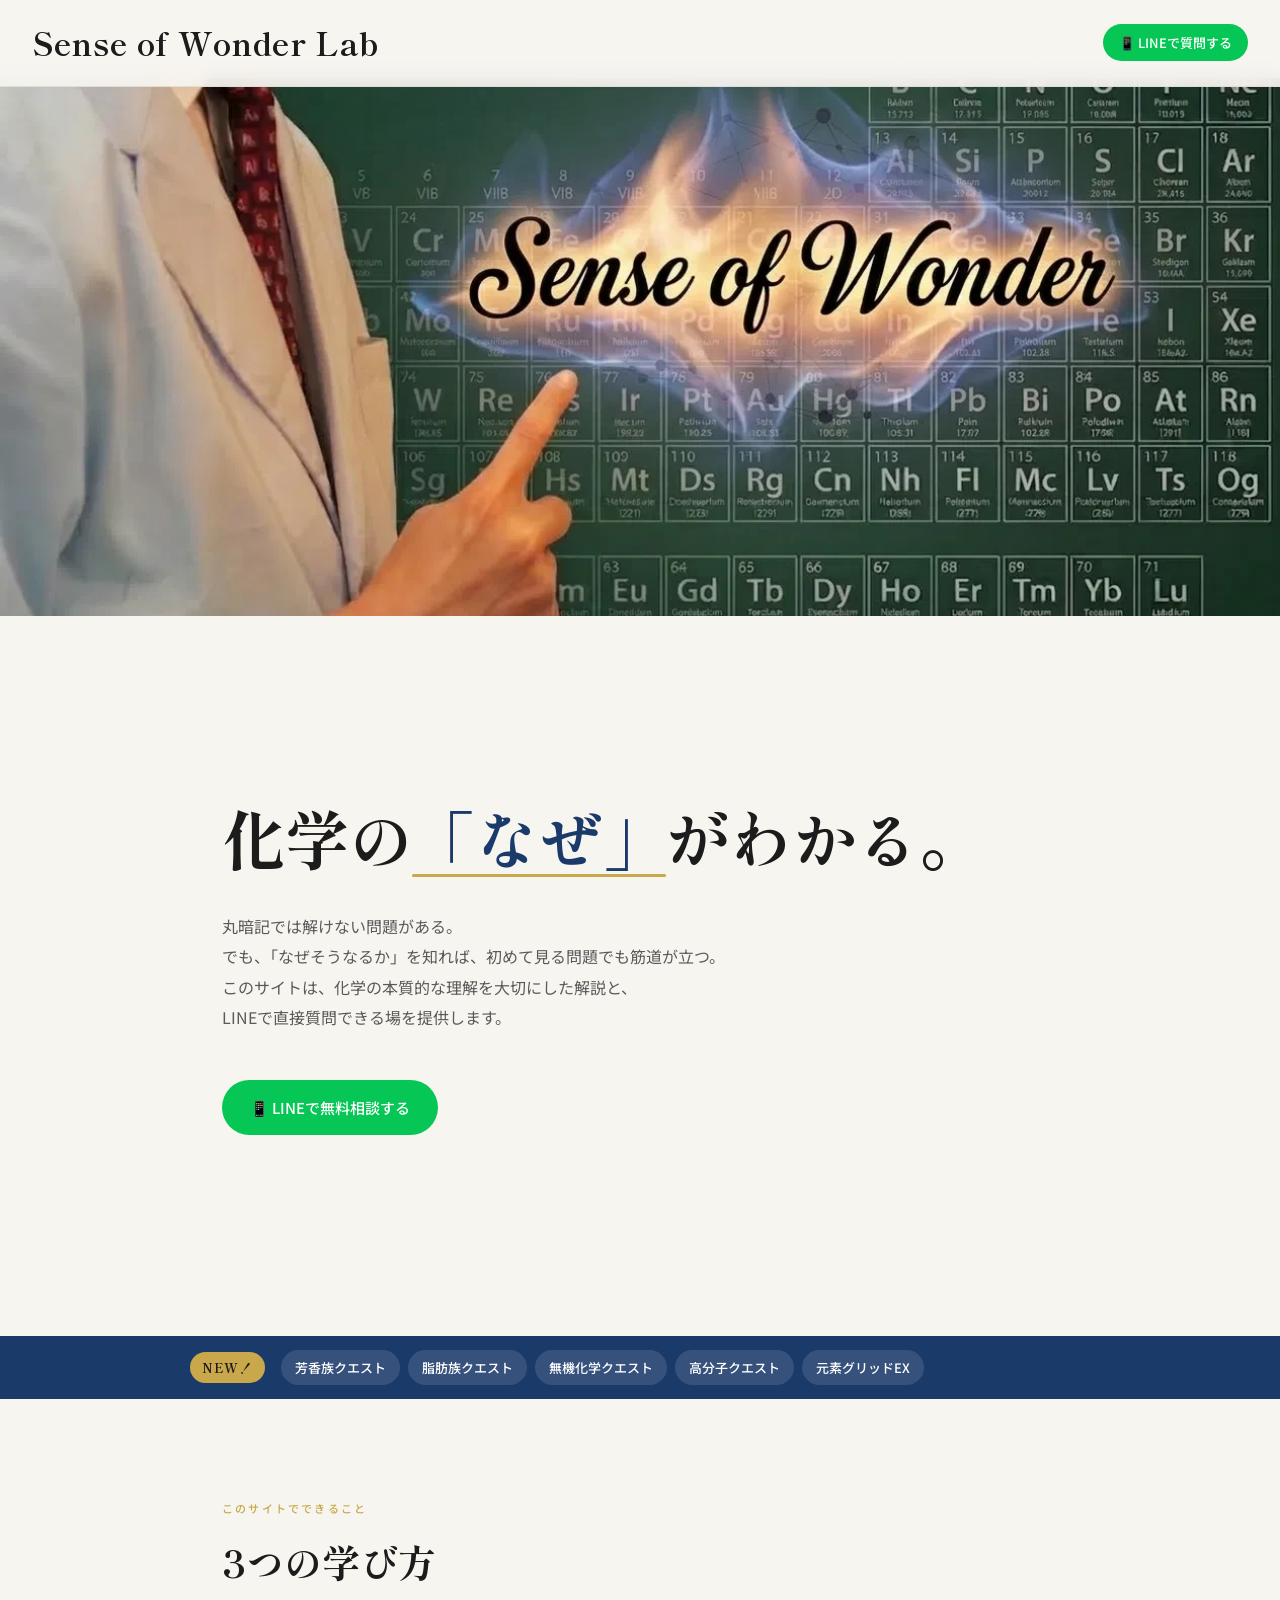
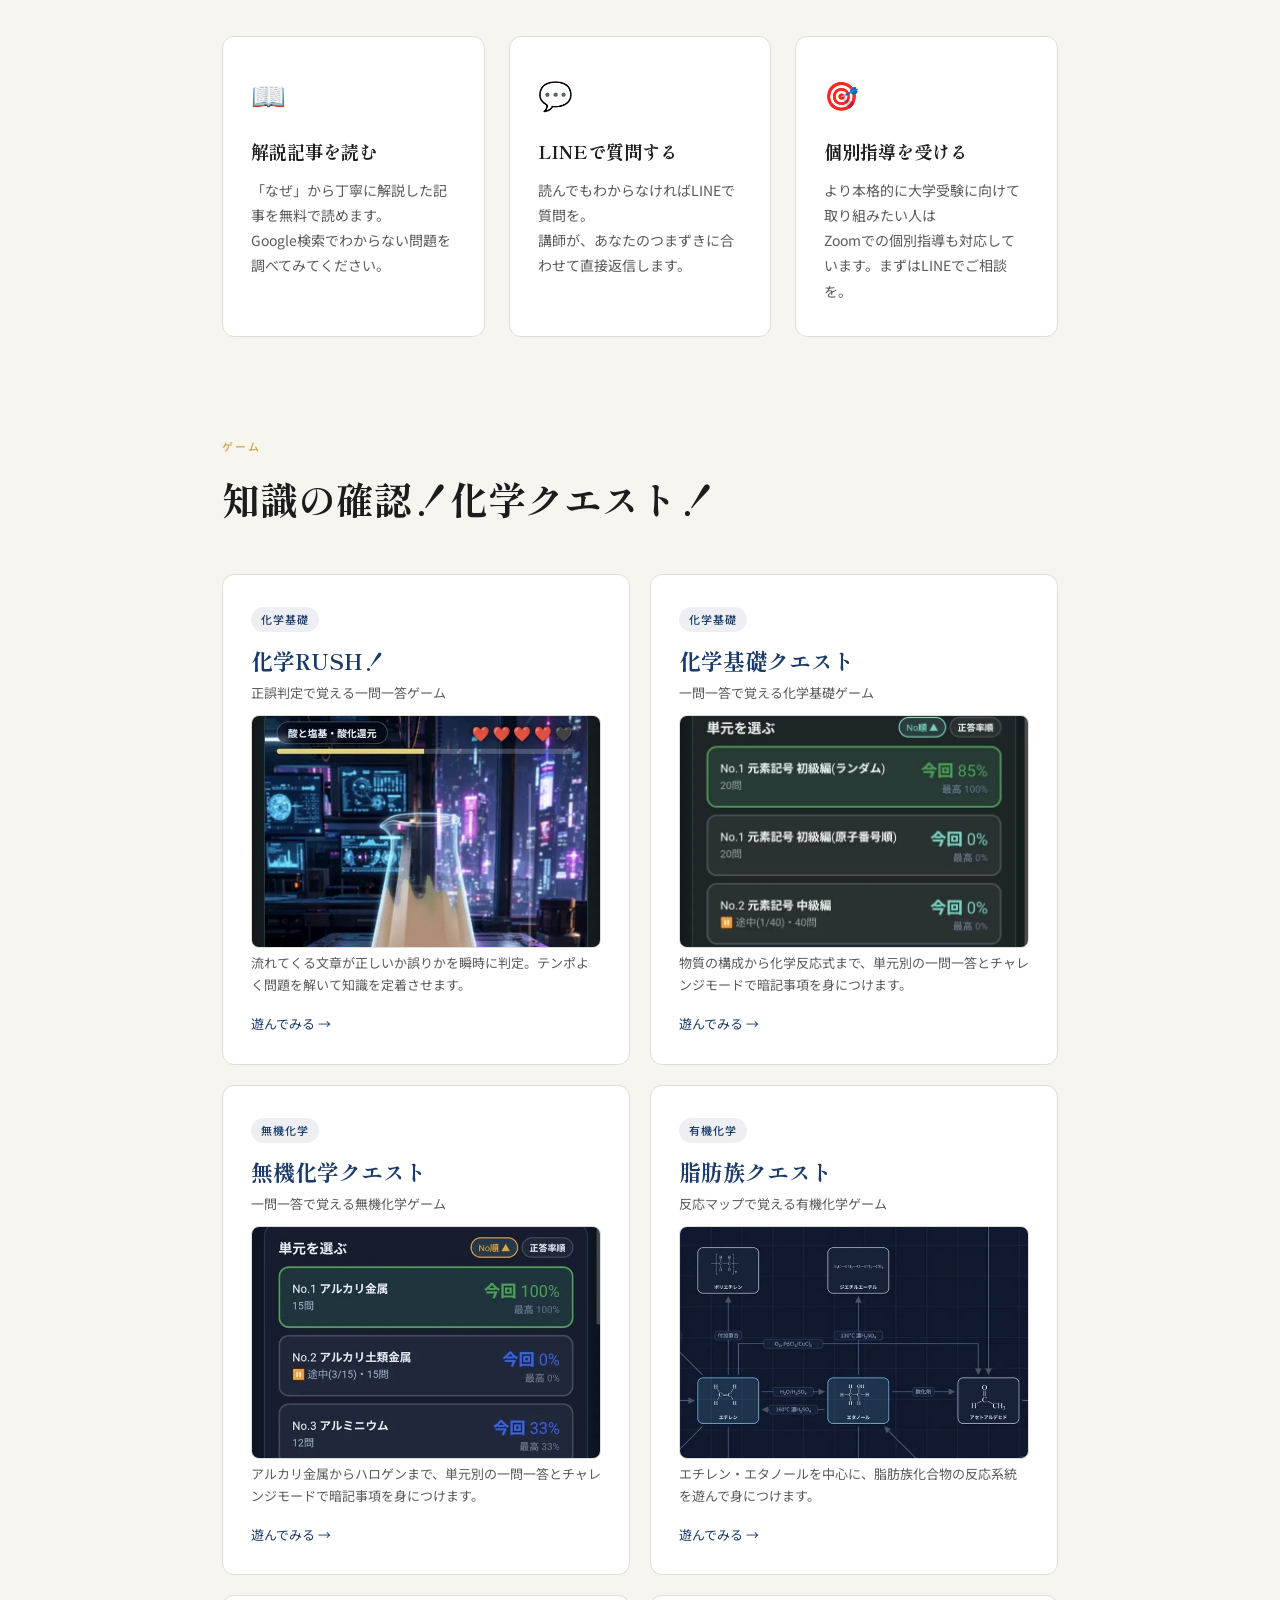
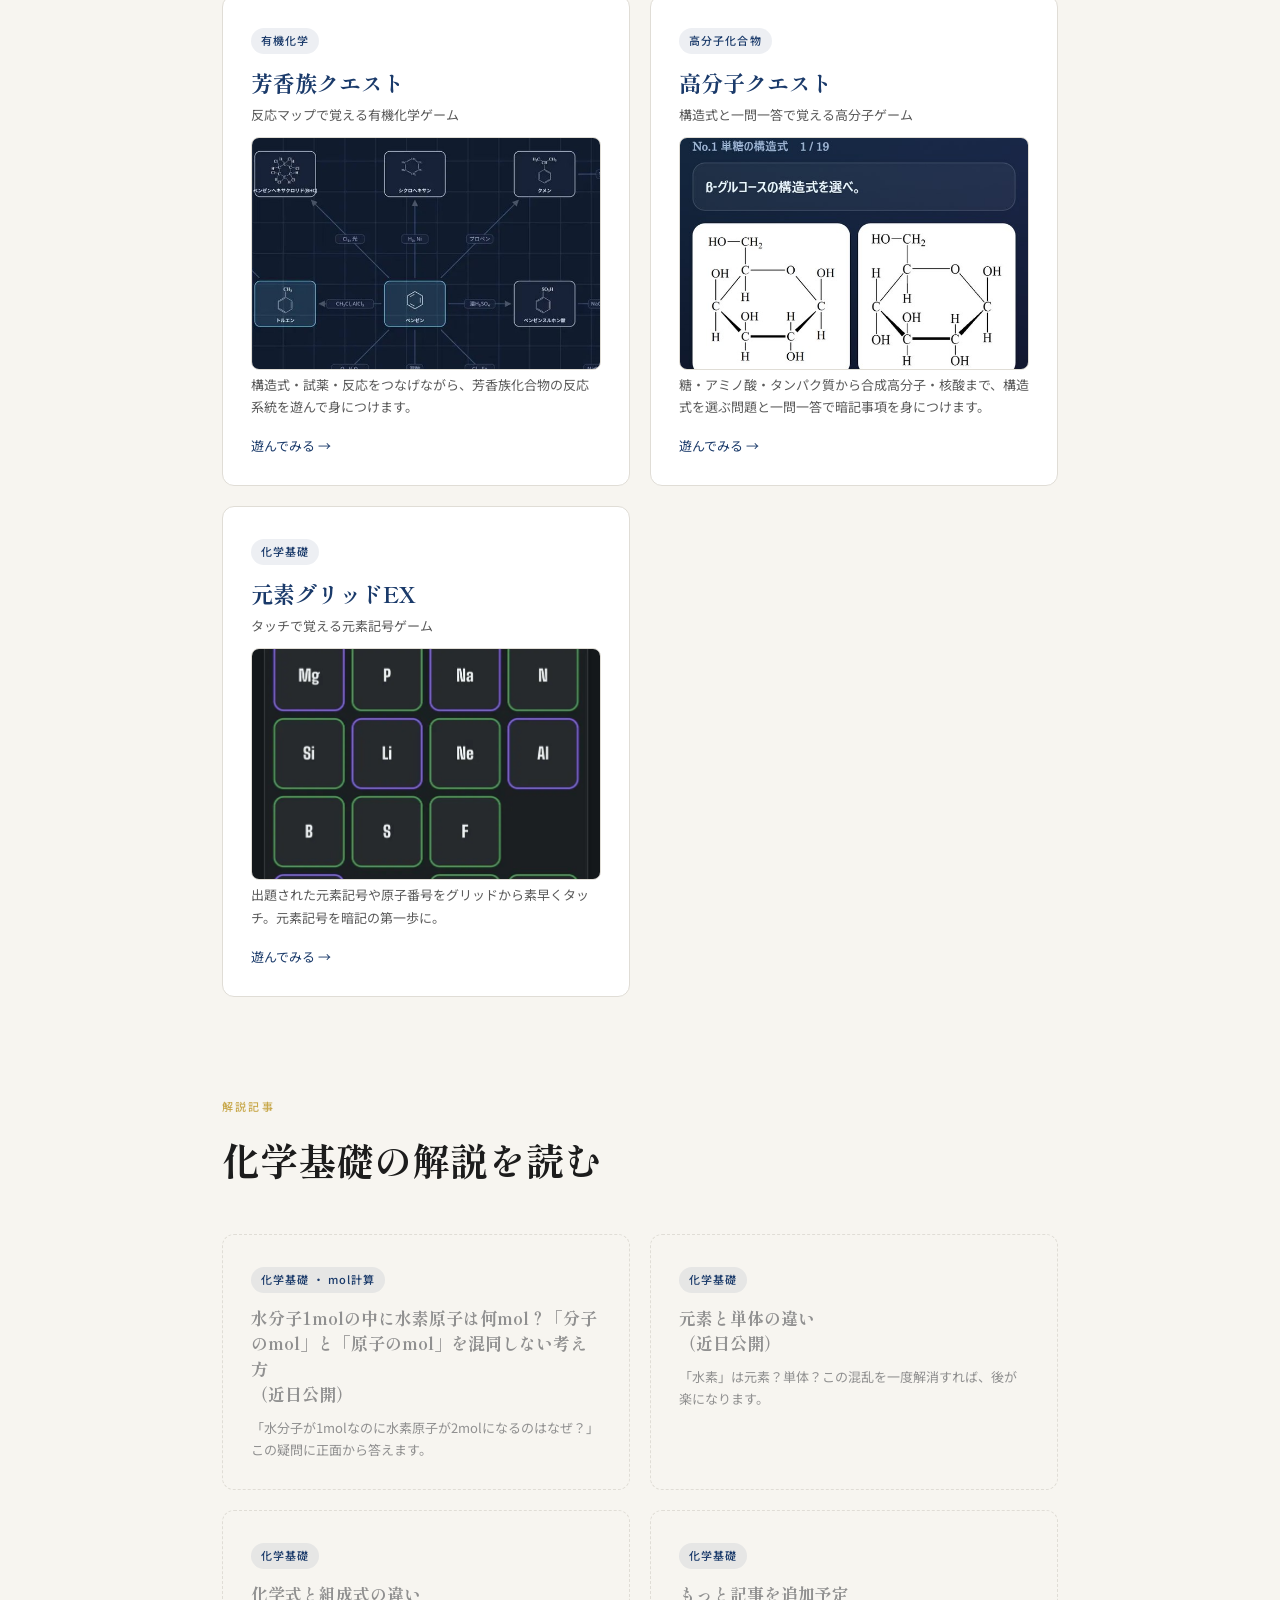
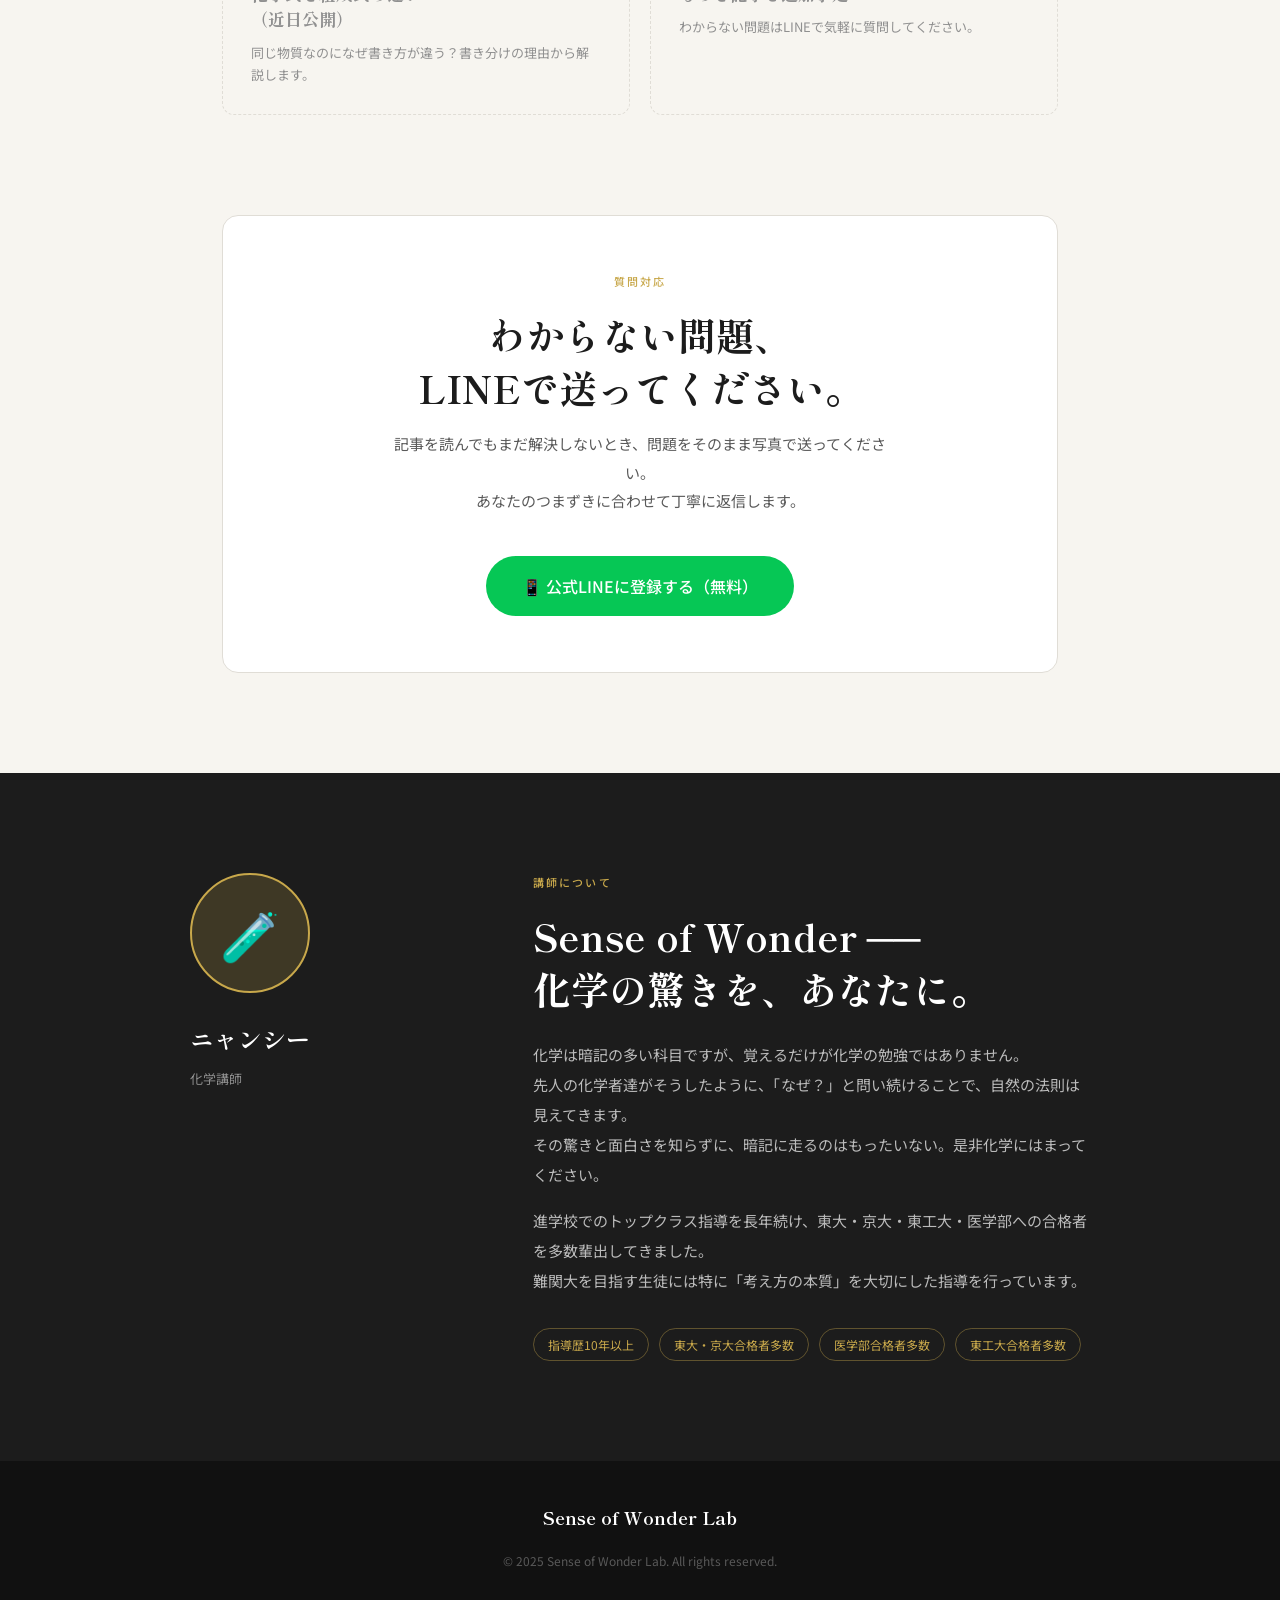
==== index.html @ 5f61fd17 "化学基礎クエストの保存場所を無機と分離、トップページに高分子クエストを追加 - 化学基礎：保存キーを chembasicsQuest1 に。初回に共有していた inorganicQuest1（端末内と" ====
<!DOCTYPE html>
<html lang="ja">
<head>
<meta charset="UTF-8">
<meta name="viewport" content="width=device-width, initial-scale=1.0">
<title>Sense of Wonder Lab｜化学の「なぜ」がわかる解説サイト</title>
<meta name="description" content="10年以上の指導歴。東大・京大・医学部合格者多数輩出。化学を暗記ではなく理解で解く。解説記事＋LINEで質問対応。">
<link rel="preconnect" href="https://fonts.googleapis.com">
<link href="https://fonts.googleapis.com/css2?family=Shippori+Mincho:wght@400;700&family=Noto+Sans+JP:wght@300;400;500&display=swap" rel="stylesheet">
<style>
:root {
  --ink: #1c1c1c;
  --muted: #5a5a5a;
  --light: #909090;
  --bg: #f7f5f0;
  --card: #ffffff;
  --accent: #1a3a6a;
  --accent2: #c8a84b;
  --line-green: #06C755;
  --border: #e0ddd6;
}

* { box-sizing: border-box; margin: 0; padding: 0; }

html { scroll-behavior: smooth; }

body {
  font-family: 'Noto Sans JP', sans-serif;
  background: var(--bg);
  color: var(--ink);
  font-size: 16px;
  line-height: 1.8;
}

/* ── Nav ── */
nav {
  position: fixed;
  top: 0; left: 0; right: 0;
  z-index: 100;
  background: rgba(247,245,240,0.92);
  backdrop-filter: blur(8px);
  border-bottom: 1px solid var(--border);
  padding: 14px 32px;
  display: flex;
  align-items: center;
  justify-content: space-between;
}

.nav-logo {
  font-family: 'Shippori Mincho', serif;
  font-size: clamp(20px, 3.2vw, 32px);
  font-weight: 700;
  color: var(--ink);
  letter-spacing: 0.02em;
  text-decoration: none;
}

.nav-line {
  display: inline-flex;
  align-items: center;
  gap: 6px;
  background: var(--line-green);
  color: #fff;
  font-size: 13px;
  font-weight: 500;
  padding: 7px 16px;
  border-radius: 100px;
  text-decoration: none;
  transition: opacity 0.2s;
}
.nav-line:hover { opacity: 0.88; }

/* ── New banner ── */
.new-banner {
  background: var(--accent);
  padding: 14px 32px;
}

.new-banner-inner {
  max-width: 900px;
  margin: 0 auto;
  display: flex;
  align-items: center;
  gap: 16px;
  flex-wrap: wrap;
}

.new-badge {
  font-family: 'Shippori Mincho', serif;
  font-size: 13px;
  font-weight: 700;
  color: var(--ink);
  background: var(--accent2);
  padding: 4px 12px;
  border-radius: 100px;
  letter-spacing: 0.05em;
  flex-shrink: 0;
}

.new-links {
  display: flex;
  gap: 8px;
  flex-wrap: wrap;
}

.new-links a {
  font-size: 13px;
  font-weight: 500;
  color: #fff;
  text-decoration: none;
  background: rgba(255,255,255,0.12);
  padding: 6px 14px;
  border-radius: 100px;
  transition: background 0.2s;
}
.new-links a:hover { background: rgba(255,255,255,0.22); }

/* ── Hero image ── */
.hero-image {
  width: 100%;
  height: clamp(320px, 42vw, 580px);
  margin-top: 78px;
  overflow: hidden;
}
.hero-image img {
  width: 100%;
  height: 100%;
  object-fit: cover;
  object-position: 25% 58%;
  display: block;
}

/* ── Hero ── */
.hero {
  min-height: 80vh;
  display: flex;
  flex-direction: column;
  justify-content: center;
  padding: 60px 32px 80px;
  max-width: 900px;
  margin: 0 auto;
  position: relative;
}

.hero-eyebrow {
  font-size: 11px;
  letter-spacing: 0.2em;
  color: var(--accent2);
  font-weight: 500;
  margin-bottom: 24px;
  text-transform: uppercase;
}

.hero h1 {
  font-family: 'Shippori Mincho', serif;
  font-size: clamp(36px, 6vw, 64px);
  font-weight: 700;
  line-height: 1.3;
  letter-spacing: -0.01em;
  color: var(--ink);
  margin-bottom: 32px;
}

.hero h1 em {
  font-style: normal;
  color: var(--accent);
  position: relative;
  display: inline-block;
}

.hero h1 em::after {
  content: '';
  position: absolute;
  bottom: 2px; left: 0; right: 0;
  height: 3px;
  background: var(--accent2);
  border-radius: 2px;
}

.hero-desc {
  font-size: 16px;
  color: var(--muted);
  line-height: 1.9;
  max-width: 560px;
  margin-bottom: 48px;
}

.hero-cta {
  display: flex;
  gap: 14px;
  flex-wrap: wrap;
  align-items: center;
}

.btn-line {
  display: inline-flex;
  align-items: center;
  gap: 8px;
  background: var(--line-green);
  color: #fff;
  font-size: 15px;
  font-weight: 500;
  padding: 14px 28px;
  border-radius: 100px;
  text-decoration: none;
  transition: opacity 0.2s, transform 0.2s;
}
.btn-line:hover { opacity: 0.88; transform: translateY(-1px); }

.btn-ghost {
  display: inline-flex;
  align-items: center;
  gap: 6px;
  color: var(--accent);
  font-size: 14px;
  font-weight: 500;
  text-decoration: none;
  border-bottom: 1.5px solid var(--accent);
  padding-bottom: 2px;
  transition: opacity 0.2s;
}
.btn-ghost:hover { opacity: 0.7; }

.hero-scroll {
  position: absolute;
  bottom: 40px;
  left: 32px;
  font-size: 11px;
  letter-spacing: 0.15em;
  color: var(--light);
  text-transform: uppercase;
  display: flex;
  align-items: center;
  gap: 12px;
}
.hero-scroll::before {
  content: '';
  width: 40px;
  height: 1px;
  background: var(--light);
}

/* ── Stats ── */
.stats {
  background: var(--accent);
  padding: 60px 32px;
}

.stats-inner {
  max-width: 900px;
  margin: 0 auto;
  display: grid;
  grid-template-columns: repeat(3, 1fr);
  gap: 32px;
}

.stat {
  text-align: center;
  color: #fff;
}

.stat-num {
  font-family: 'Shippori Mincho', serif;
  font-size: 42px;
  font-weight: 700;
  color: var(--accent2);
  line-height: 1;
  margin-bottom: 8px;
}

.stat-label {
  font-size: 13px;
  color: rgba(255,255,255,0.7);
  line-height: 1.6;
}

/* ── Section ── */
section {
  padding: 100px 32px;
  max-width: 900px;
  margin: 0 auto;
}

.section-eyebrow {
  font-size: 11px;
  letter-spacing: 0.2em;
  color: var(--accent2);
  font-weight: 500;
  margin-bottom: 16px;
  text-transform: uppercase;
}

.section-title {
  font-family: 'Shippori Mincho', serif;
  font-size: clamp(26px, 4vw, 38px);
  font-weight: 700;
  color: var(--ink);
  line-height: 1.4;
  margin-bottom: 48px;
}

/* ── Features ── */
.features {
  display: grid;
  grid-template-columns: repeat(3, 1fr);
  gap: 24px;
}

.feature-card {
  background: var(--card);
  border: 1px solid var(--border);
  border-radius: 12px;
  padding: 32px 28px;
}

.feature-icon {
  font-size: 28px;
  margin-bottom: 16px;
}

.feature-title {
  font-family: 'Shippori Mincho', serif;
  font-size: 18px;
  font-weight: 700;
  color: var(--ink);
  margin-bottom: 10px;
}

.feature-desc {
  font-size: 14px;
  color: var(--muted);
  line-height: 1.8;
}

/* ── Articles ── */
.articles {
  display: grid;
  grid-template-columns: repeat(2, 1fr);
  gap: 20px;
}

.article-card {
  background: var(--card);
  border: 1px solid var(--border);
  border-radius: 12px;
  padding: 28px;
  text-decoration: none;
  color: inherit;
  transition: border-color 0.2s, transform 0.2s;
  display: block;
}
.article-card:hover {
  border-color: var(--accent);
  transform: translateY(-2px);
}

.article-tag {
  font-size: 11px;
  font-weight: 500;
  letter-spacing: 0.1em;
  color: var(--accent);
  background: rgba(26,58,106,0.08);
  padding: 3px 10px;
  border-radius: 100px;
  display: inline-block;
  margin-bottom: 12px;
}

.quest-thumb {
  display: block;
  width: 100%;
  height: auto;
  aspect-ratio: 640 / 426;
  object-fit: cover;
  border-radius: 8px;
  margin: 12px 0 4px;
  border: 1px solid var(--border);
}

.article-title {
  font-family: 'Shippori Mincho', serif;
  font-size: 17px;
  font-weight: 700;
  color: var(--ink);
  line-height: 1.5;
  margin-bottom: 10px;
}

.quest-name {
  display: block;
  font-size: 22px;
  font-weight: 700;
  color: var(--accent);
  margin-bottom: 6px;
}

.quest-sub {
  display: block;
  font-family: 'Noto Sans JP', sans-serif;
  font-size: 13px;
  font-weight: 400;
  color: var(--muted);
}

.article-desc {
  font-size: 13px;
  color: var(--muted);
  line-height: 1.7;
}

.article-arrow {
  font-size: 13px;
  color: var(--accent);
  margin-top: 16px;
  display: flex;
  align-items: center;
  gap: 4px;
}

/* ── LINE Banner ── */
.line-section {
  background: var(--card);
  border: 1px solid var(--border);
  border-radius: 16px;
  padding: 56px 48px;
  text-align: center;
  margin: 0 32px 100px;
  max-width: 836px;
  margin-left: auto;
  margin-right: auto;
}

.line-section .section-eyebrow { text-align: center; }

.line-section .section-title {
  margin-bottom: 16px;
  text-align: center;
}

.line-desc {
  font-size: 15px;
  color: var(--muted);
  line-height: 1.9;
  max-width: 500px;
  margin: 0 auto 40px;
}

/* ── Profile ── */
.profile {
  background: var(--ink);
  padding: 100px 32px;
}

.profile-inner {
  max-width: 900px;
  margin: 0 auto;
  display: grid;
  grid-template-columns: 1fr 2fr;
  gap: 64px;
  align-items: start;
}

.profile-left {
  position: sticky;
  top: 80px;
}

.profile-avatar {
  width: 120px;
  height: 120px;
  border-radius: 50%;
  background: rgba(200,168,75,0.2);
  border: 2px solid var(--accent2);
  display: flex;
  align-items: center;
  justify-content: center;
  font-size: 48px;
  margin-bottom: 24px;
}

.profile-name {
  font-family: 'Shippori Mincho', serif;
  font-size: 24px;
  font-weight: 700;
  color: #fff;
  margin-bottom: 6px;
}

.profile-sub {
  font-size: 13px;
  color: rgba(255,255,255,0.5);
}

.profile-right .section-eyebrow { color: var(--accent2); }

.profile-right .section-title {
  color: #fff;
  margin-bottom: 24px;
}

.profile-text {
  font-size: 15px;
  color: rgba(255,255,255,0.7);
  line-height: 2;
  margin-bottom: 16px;
}

.profile-badges {
  display: flex;
  flex-wrap: wrap;
  gap: 10px;
  margin-top: 32px;
}

.badge {
  font-size: 12px;
  color: var(--accent2);
  border: 1px solid rgba(200,168,75,0.4);
  padding: 5px 14px;
  border-radius: 100px;
}

/* ── Footer ── */
footer {
  background: #111;
  padding: 40px 32px;
  text-align: center;
}

.footer-logo {
  font-family: 'Shippori Mincho', serif;
  font-size: 18px;
  font-weight: 700;
  color: #fff;
  margin-bottom: 16px;
}

.footer-text {
  font-size: 12px;
  color: rgba(255,255,255,0.3);
}

/* ── Divider ── */
.divider {
  width: 48px;
  height: 2px;
  background: var(--accent2);
  margin: 0 auto 48px;
}

/* ── Responsive ── */
@media (max-width: 680px) {
  nav { padding: 0 20px; }
  .hero { padding: 90px 20px 70px; }
  .stats-inner { grid-template-columns: 1fr; gap: 24px; }
  section { padding: 70px 20px; }
  .features { grid-template-columns: 1fr; }
  .articles { grid-template-columns: 1fr; }
  .profile-inner { grid-template-columns: 1fr; gap: 32px; }
  .profile { padding: 70px 20px; }
  .line-section { padding: 40px 24px; margin: 0 20px 70px; }
}

/* ── Fade in animation ── */
.fade-in {
  opacity: 0;
  transform: translateY(20px);
  transition: opacity 0.6s ease, transform 0.6s ease;
}
.fade-in.visible {
  opacity: 1;
  transform: translateY(0);
}
</style>
</head>
<body>

<!-- Nav -->
<nav>
  <a class="nav-logo" href="/">Sense of Wonder Lab</a>
  <a class="nav-line" href="https://line.me/R/ti/p/@130dwwoi?ts=03160111&oat_content=url" target="_blank">
    📱 LINEで質問する
  </a>
</nav>

<!-- Hero image -->
<div class="hero-image">
  <img src="images/hero.webp" alt="Sense of Wonder Lab">
</div>

<!-- Hero -->
<div class="hero">
  <h1>化学の<em>「なぜ」</em>がわかる。</h1>
  <p class="hero-desc">
    丸暗記では解けない問題がある。<br>
    でも、「なぜそうなるか」を知れば、初めて見る問題でも筋道が立つ。<br>
    このサイトは、化学の本質的な理解を大切にした解説と、<br>
    LINEで直接質問できる場を提供します。
  </p>
  <div class="hero-cta">
    <a class="btn-line" href="https://line.me/R/ti/p/@130dwwoi?ts=03160111&oat_content=url" target="_blank">
      📱 LINEで無料相談する
    </a>
  </div>
</div>

<!-- New banner -->
<div class="new-banner">
  <div class="new-banner-inner">
    <span class="new-badge">NEW！</span>
    <div class="new-links">
      <a href="games/aromatic-quest/index.html">芳香族クエスト</a>
      <a href="games/aliphatic-quest/index.html">脂肪族クエスト</a>
      <a href="games/inorganic-quest/index.html">無機化学クエスト</a>
      <a href="games/polymer-quest/index.html">高分子クエスト</a>
      <a href="games/chembasics-quest/index.html#grid">元素グリッドEX</a>
    </div>
  </div>
</div>

<!-- Features -->
<section>
  <p class="section-eyebrow">このサイトでできること</p>
  <h2 class="section-title">3つの学び方</h2>
  <div class="features">
    <div class="feature-card fade-in">
      <div class="feature-icon">📖</div>
      <div class="feature-title">解説記事を読む</div>
      <div class="feature-desc">「なぜ」から丁寧に解説した記事を無料で読めます。<br>Google検索でわからない問題を調べてみてください。</div>
    </div>
    <div class="feature-card fade-in">
      <div class="feature-icon">💬</div>
      <div class="feature-title">LINEで質問する</div>
      <div class="feature-desc">読んでもわからなければLINEで質問を。<br>講師が、あなたのつまずきに合わせて直接返信します。</div>
    </div>
    <div class="feature-card fade-in">
      <div class="feature-icon">🎯</div>
      <div class="feature-title">個別指導を受ける</div>
      <div class="feature-desc">より本格的に大学受験に向けて取り組みたい人は<br>Zoomでの個別指導も対応しています。まずはLINEでご相談を。</div>
    </div>
  </div>
</section>

<!-- Quests -->
<section id="articles" style="padding-top: 0;">
  <p class="section-eyebrow">ゲーム</p>
  <h2 class="section-title">知識の確認！化学クエスト！</h2>
  <div class="articles">
    <a class="article-card fade-in" href="games/chembasics-quest/index.html#runner">
      <span class="article-tag">化学基礎</span>
      <div class="article-title"><span class="quest-name">化学RUSH！</span><span class="quest-sub">正誤判定で覚える一問一答ゲーム</span></div>
      <img class="quest-thumb" src="images/thumb-runner.jpg" alt="化学RUSH！のプレイ画面" loading="lazy">
      <div class="article-desc">流れてくる文章が正しいか誤りかを瞬時に判定。テンポよく問題を解いて知識を定着させます。</div>
      <div class="article-arrow">遊んでみる →</div>
    </a>
    <a class="article-card fade-in" href="games/chembasics-quest/index.html">
      <span class="article-tag">化学基礎</span>
      <div class="article-title"><span class="quest-name">化学基礎クエスト</span><span class="quest-sub">一問一答で覚える化学基礎ゲーム</span></div>
      <img class="quest-thumb" src="images/thumb-chembasics.jpg" alt="化学基礎クエストのプレイ画面" loading="lazy">
      <div class="article-desc">物質の構成から化学反応式まで、単元別の一問一答とチャレンジモードで暗記事項を身につけます。</div>
      <div class="article-arrow">遊んでみる →</div>
    </a>
    <a class="article-card fade-in" href="games/inorganic-quest/index.html">
      <span class="article-tag">無機化学</span>
      <div class="article-title"><span class="quest-name">無機化学クエスト</span><span class="quest-sub">一問一答で覚える無機化学ゲーム</span></div>
      <img class="quest-thumb" src="images/thumb-inorganic.jpg" alt="無機化学クエストのプレイ画面" loading="lazy">
      <div class="article-desc">アルカリ金属からハロゲンまで、単元別の一問一答とチャレンジモードで暗記事項を身につけます。</div>
      <div class="article-arrow">遊んでみる →</div>
    </a>
    <a class="article-card fade-in" href="games/aliphatic-quest/index.html">
      <span class="article-tag">有機化学</span>
      <div class="article-title"><span class="quest-name">脂肪族クエスト</span><span class="quest-sub">反応マップで覚える有機化学ゲーム</span></div>
      <img class="quest-thumb" src="images/thumb-aliphatic.jpg" alt="脂肪族クエストのプレイ画面" loading="lazy">
      <div class="article-desc">エチレン・エタノールを中心に、脂肪族化合物の反応系統を遊んで身につけます。</div>
      <div class="article-arrow">遊んでみる →</div>
    </a>
    <a class="article-card fade-in" href="games/aromatic-quest/index.html">
      <span class="article-tag">有機化学</span>
      <div class="article-title"><span class="quest-name">芳香族クエスト</span><span class="quest-sub">反応マップで覚える有機化学ゲーム</span></div>
      <img class="quest-thumb" src="images/thumb-aromatic.jpg" alt="芳香族クエストのプレイ画面" loading="lazy">
      <div class="article-desc">構造式・試薬・反応をつなげながら、芳香族化合物の反応系統を遊んで身につけます。</div>
      <div class="article-arrow">遊んでみる →</div>
    </a>
    <a class="article-card fade-in" href="games/polymer-quest/index.html">
      <span class="article-tag">高分子化合物</span>
      <div class="article-title"><span class="quest-name">高分子クエスト</span><span class="quest-sub">構造式と一問一答で覚える高分子ゲーム</span></div>
      <img class="quest-thumb" src="images/thumb-polymer.jpg" alt="高分子クエストのプレイ画面" loading="lazy">
      <div class="article-desc">糖・アミノ酸・タンパク質から合成高分子・核酸まで、構造式を選ぶ問題と一問一答で暗記事項を身につけます。</div>
      <div class="article-arrow">遊んでみる →</div>
    </a>
    <a class="article-card fade-in" href="games/chembasics-quest/index.html#grid">
      <span class="article-tag">化学基礎</span>
      <div class="article-title"><span class="quest-name">元素グリッドEX</span><span class="quest-sub">タッチで覚える元素記号ゲーム</span></div>
      <img class="quest-thumb" src="images/thumb-elementgrid.jpg" alt="元素グリッドEXのプレイ画面" loading="lazy">
      <div class="article-desc">出題された元素記号や原子番号をグリッドから素早くタッチ。元素記号を暗記の第一歩に。</div>
      <div class="article-arrow">遊んでみる →</div>
    </a>
  </div>
</section>

<!-- Articles -->
<section style="padding-top: 0;">
  <p class="section-eyebrow">解説記事</p>
  <h2 class="section-title">化学基礎の解説を読む</h2>
  <div class="articles">
    <div class="article-card fade-in" style="background: var(--bg); border-style: dashed; cursor: default;">
      <span class="article-tag">化学基礎 ・ mol計算</span>
      <div class="article-title" style="color: var(--light);">水分子1molの中に水素原子は何mol？「分子のmol」と「原子のmol」を混同しない考え方<br>（近日公開）</div>
      <div class="article-desc" style="color: var(--light);">「水分子が1molなのに水素原子が2molになるのはなぜ？」この疑問に正面から答えます。</div>
    </div>
    <div class="article-card fade-in" style="background: var(--bg); border-style: dashed; cursor: default;">
      <span class="article-tag">化学基礎</span>
      <div class="article-title" style="color: var(--light);">元素と単体の違い<br>（近日公開）</div>
      <div class="article-desc" style="color: var(--light);">「水素」は元素？単体？この混乱を一度解消すれば、後が楽になります。</div>
    </div>
    <div class="article-card fade-in" style="background: var(--bg); border-style: dashed; cursor: default;">
      <span class="article-tag">化学基礎</span>
      <div class="article-title" style="color: var(--light);">化学式と組成式の違い<br>（近日公開）</div>
      <div class="article-desc" style="color: var(--light);">同じ物質なのになぜ書き方が違う？書き分けの理由から解説します。</div>
    </div>
    <div class="article-card fade-in" style="background: var(--bg); border-style: dashed; cursor: default;">
      <span class="article-tag">化学基礎</span>
      <div class="article-title" style="color: var(--light);">もっと記事を追加予定</div>
      <div class="article-desc" style="color: var(--light);">わからない問題はLINEで気軽に質問してください。</div>
    </div>
  </div>
</section>

<!-- LINE Banner -->
<div class="line-section fade-in">
  <p class="section-eyebrow">質問対応</p>
  <h2 class="section-title">わからない問題、<br>LINEで送ってください。</h2>
  <p class="line-desc">
    記事を読んでもまだ解決しないとき、問題をそのまま写真で送ってください。<br>
    あなたのつまずきに合わせて丁寧に返信します。
  </p>
  <a class="btn-line" href="https://line.me/R/ti/p/@130dwwoi?ts=03160111&oat_content=url" target="_blank" style="font-size:16px; padding: 16px 36px; display: inline-flex;">
    📱 公式LINEに登録する（無料）
  </a>
</div>

<!-- Profile -->
<div class="profile">
  <div class="profile-inner">
    <div class="profile-left fade-in">
      <div class="profile-avatar">🧪</div>
      <div class="profile-name">ニャンシー</div>
      <div class="profile-sub">化学講師</div>
    </div>
    <div class="profile-right fade-in">
      <p class="section-eyebrow">講師について</p>
      <h2 class="section-title">Sense of Wonder ──<br>化学の驚きを、あなたに。</h2>
      <p class="profile-text">
        化学は暗記の多い科目ですが、覚えるだけが化学の勉強ではありません。<br>
        先人の化学者達がそうしたように、「なぜ？」と問い続けることで、自然の法則は見えてきます。<br>
        その驚きと面白さを知らずに、暗記に走るのはもったいない。是非化学にはまってください。
      </p>
      <p class="profile-text">
        進学校でのトップクラス指導を長年続け、東大・京大・東工大・医学部への合格者を多数輩出してきました。<br>
        難関大を目指す生徒には特に「考え方の本質」を大切にした指導を行っています。
      </p>
      <div class="profile-badges">
        <span class="badge">指導歴10年以上</span>
        <span class="badge">東大・京大合格者多数</span>
        <span class="badge">医学部合格者多数</span>
        <span class="badge">東工大合格者多数</span>
      </div>
    </div>
  </div>
</div>

<!-- Footer -->
<footer>
  <div class="footer-logo">Sense of Wonder Lab</div>
  <p class="footer-text">© 2025 Sense of Wonder Lab. All rights reserved.</p>
</footer>

<script>
const observer = new IntersectionObserver((entries) => {
  entries.forEach(e => {
    if (e.isIntersecting) {
      e.target.classList.add('visible');
    }
  });
}, { threshold: 0.1 });

document.querySelectorAll('.fade-in').forEach(el => observer.observe(el));
</script>

</body>
</html>
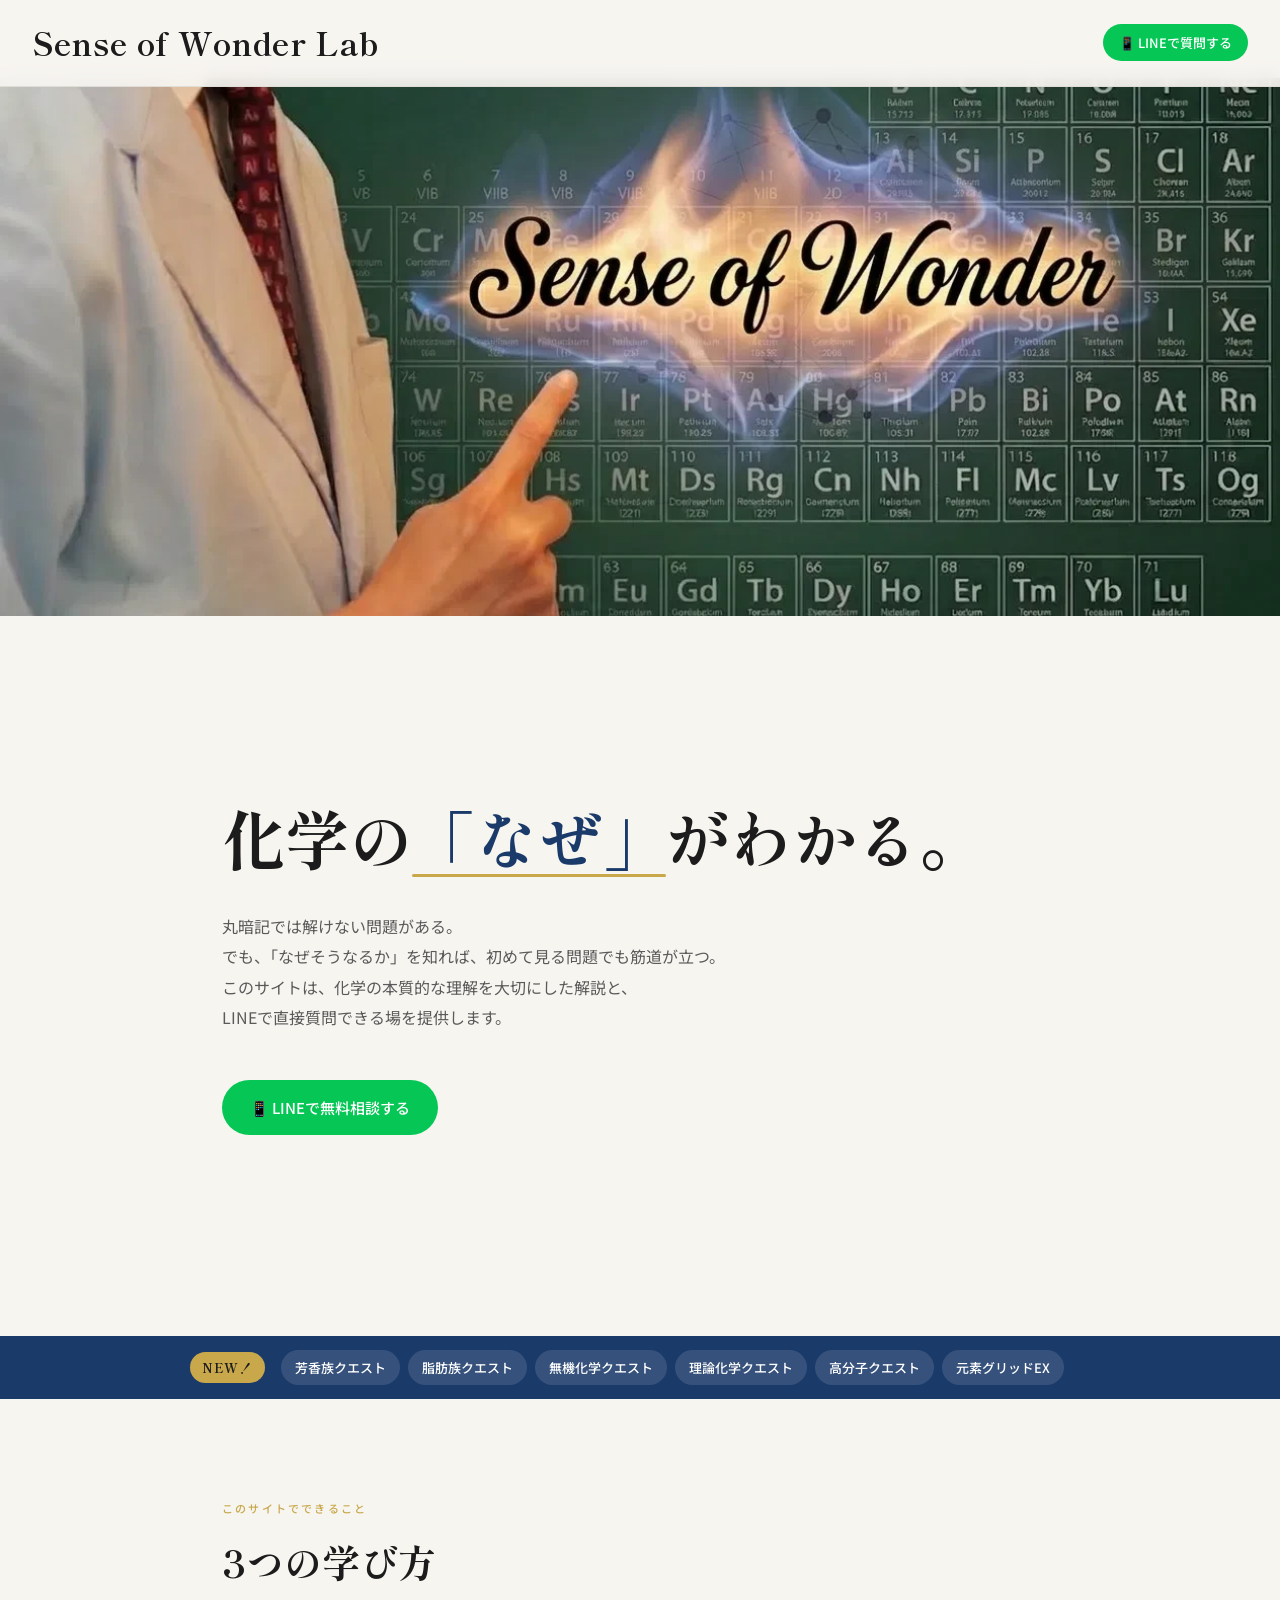
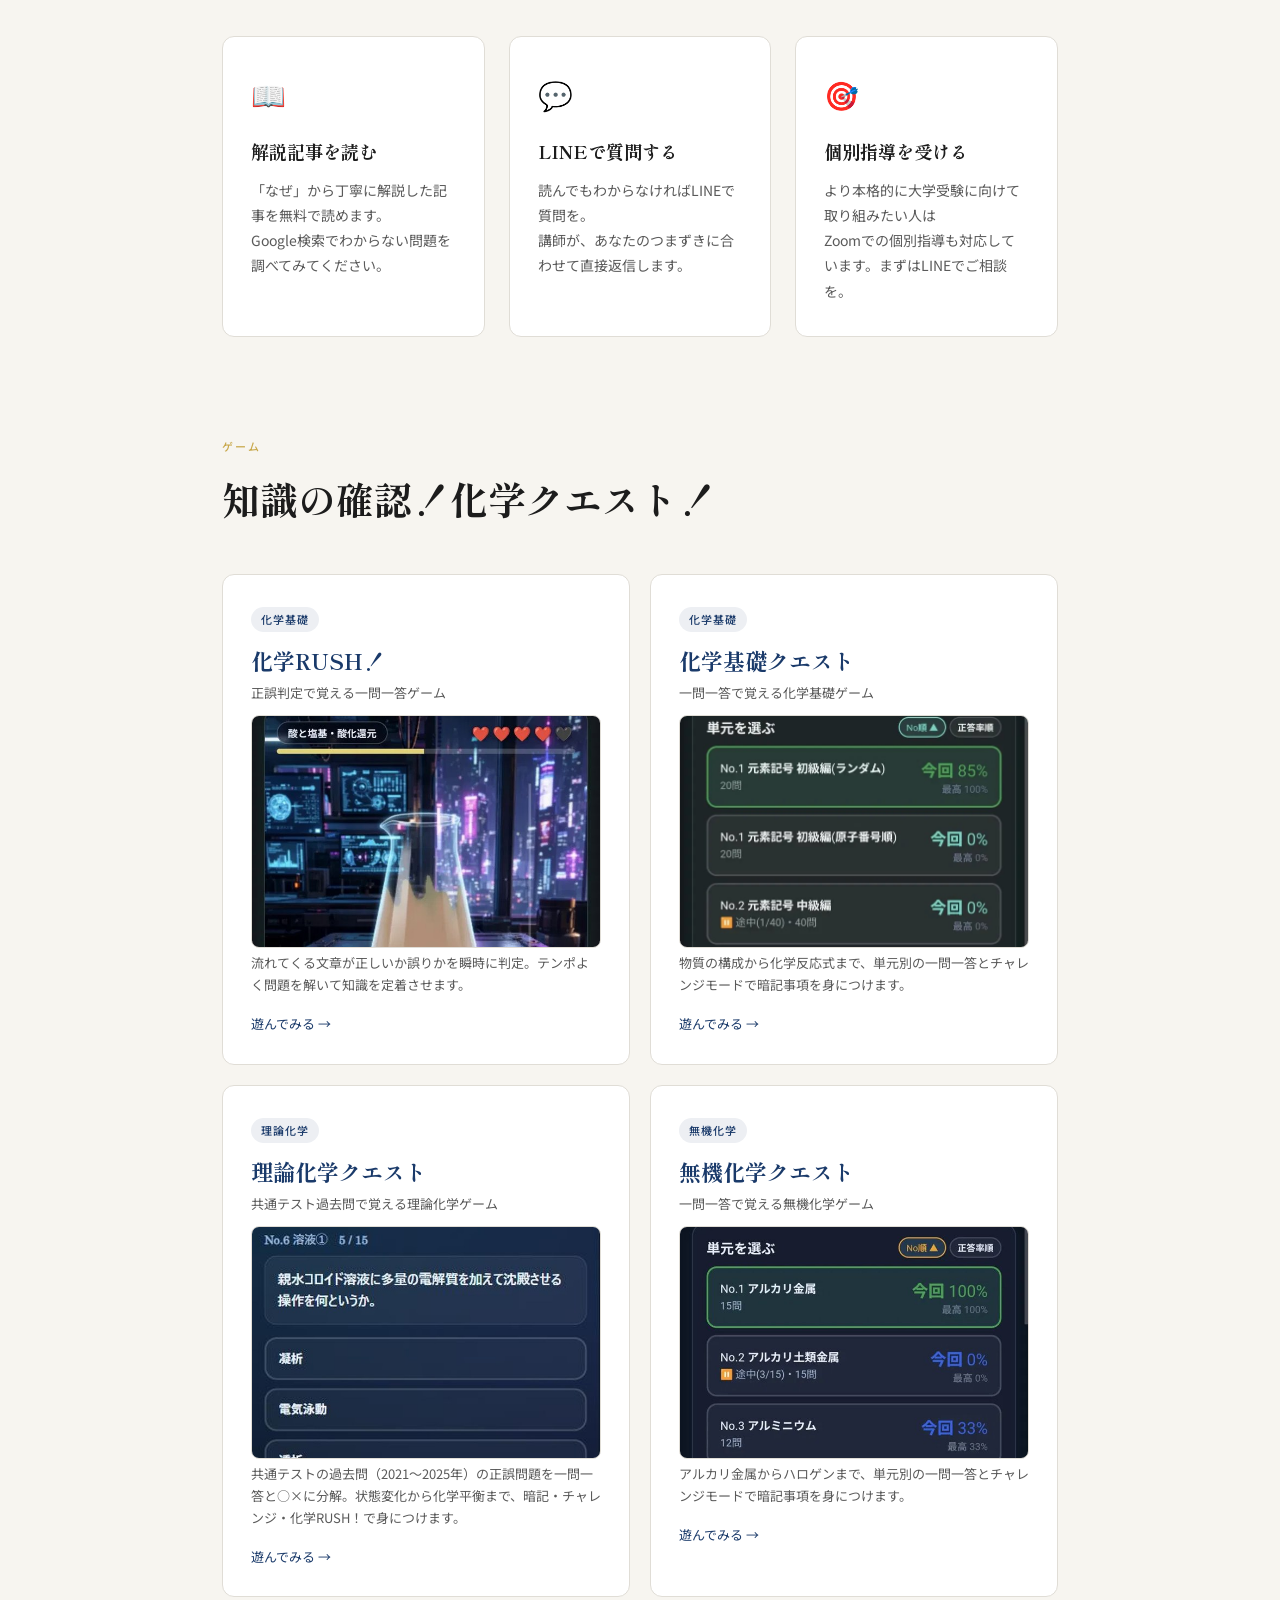
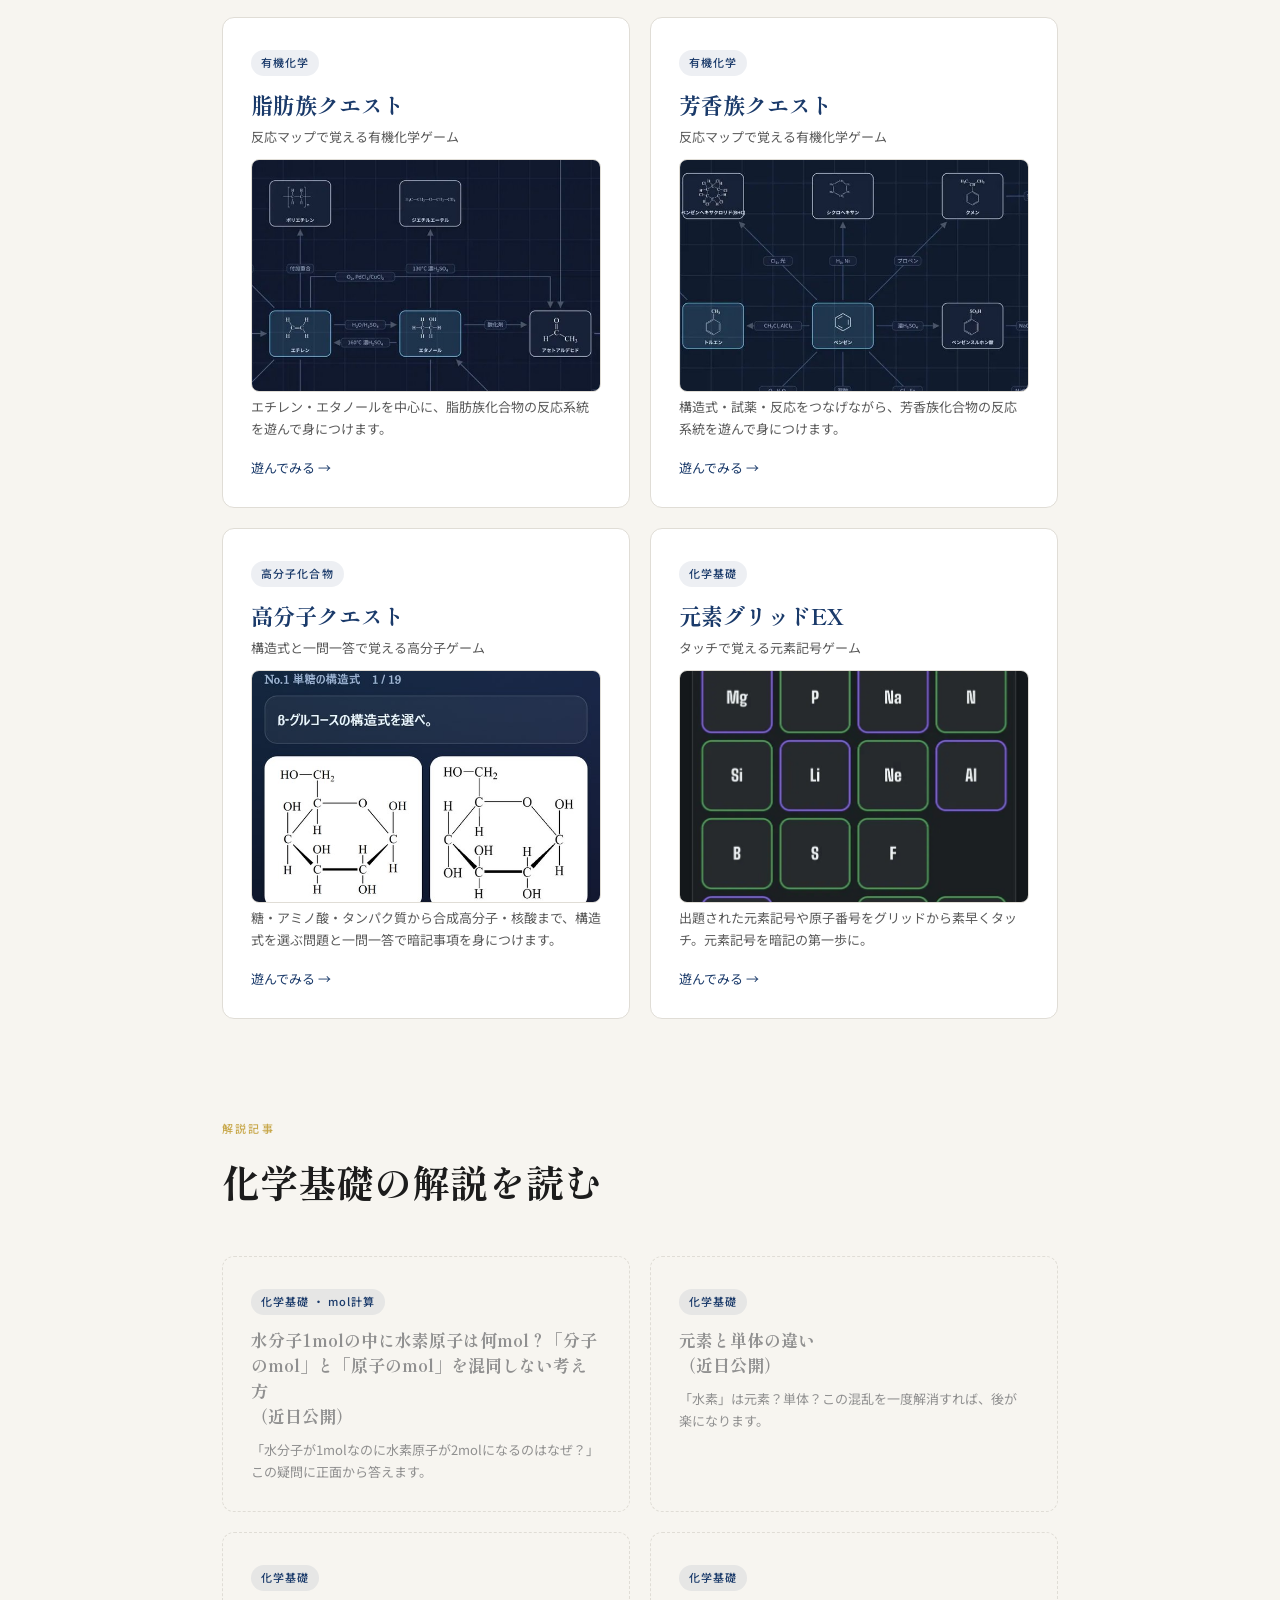
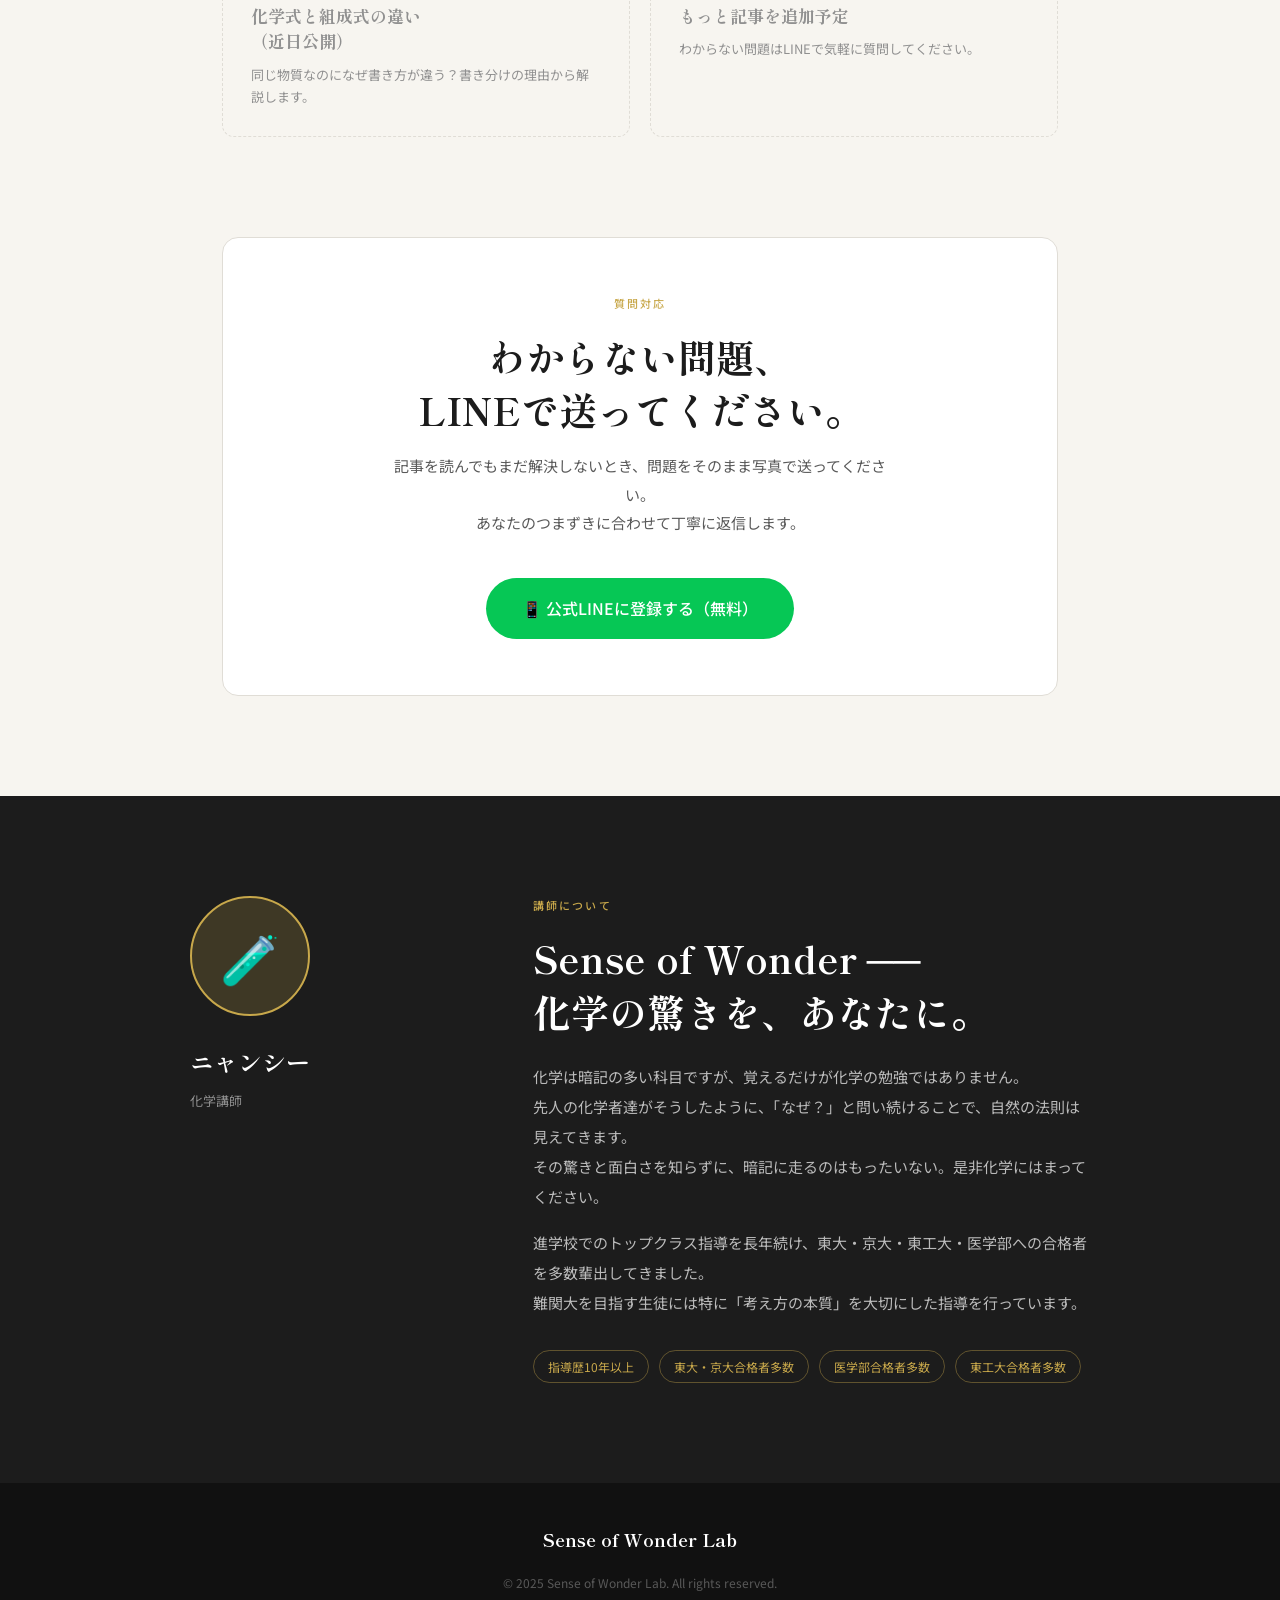
==== commit 58cbb3c7: "理論化学クエスト（共通テスト用）を追加 - games/theory-quest: 暗記（12セット・203問）・チャレンジ・化学RUSH！（○×246問）・弱点特訓   - 問題は共通テスト化学 2" ====
--- a/index.html
+++ b/index.html
@@ -1,6 +1,17 @@
 <!DOCTYPE html>
 <html lang="ja">
 <head>
+<script>
+/* 公式LINEから開いたとき、LINE の中のブラウザではなく Safari/Chrome で開く（ゲームのログインのため） */
+(function(){
+  try{
+    if(!/ Line\//.test(navigator.userAgent)) return;
+    if(/[?&]openExternalBrowser=1/.test(location.search)) return;
+    var q = location.search ? location.search + '&openExternalBrowser=1' : '?openExternalBrowser=1';
+    location.replace(location.origin + location.pathname + q + location.hash);
+  }catch(e){}
+})();
+</script>
 <meta charset="UTF-8">
 <meta name="viewport" content="width=device-width, initial-scale=1.0">
 <title>Sense of Wonder Lab｜化学の「なぜ」がわかる解説サイト</title>
@@ -612,6 +623,7 @@
       <a href="games/aromatic-quest/index.html">芳香族クエスト</a>
       <a href="games/aliphatic-quest/index.html">脂肪族クエスト</a>
       <a href="games/inorganic-quest/index.html">無機化学クエスト</a>
+      <a href="games/theory-quest/index.html">理論化学クエスト</a>
       <a href="games/polymer-quest/index.html">高分子クエスト</a>
       <a href="games/chembasics-quest/index.html#grid">元素グリッドEX</a>
     </div>
@@ -646,7 +658,7 @@
   <p class="section-eyebrow">ゲーム</p>
   <h2 class="section-title">知識の確認！化学クエスト！</h2>
   <div class="articles">
-    <a class="article-card fade-in" href="games/chembasics-quest/index.html#runner">
+    <a class="article-card fade-in" href="games/chembasics-quest/index.html#rush">
       <span class="article-tag">化学基礎</span>
       <div class="article-title"><span class="quest-name">化学RUSH！</span><span class="quest-sub">正誤判定で覚える一問一答ゲーム</span></div>
       <img class="quest-thumb" src="images/thumb-runner.jpg" alt="化学RUSH！のプレイ画面" loading="lazy">
@@ -658,6 +670,13 @@
       <div class="article-title"><span class="quest-name">化学基礎クエスト</span><span class="quest-sub">一問一答で覚える化学基礎ゲーム</span></div>
       <img class="quest-thumb" src="images/thumb-chembasics.jpg" alt="化学基礎クエストのプレイ画面" loading="lazy">
       <div class="article-desc">物質の構成から化学反応式まで、単元別の一問一答とチャレンジモードで暗記事項を身につけます。</div>
+      <div class="article-arrow">遊んでみる →</div>
+    </a>
+    <a class="article-card fade-in" href="games/theory-quest/index.html">
+      <span class="article-tag">理論化学</span>
+      <div class="article-title"><span class="quest-name">理論化学クエスト</span><span class="quest-sub">共通テスト過去問で覚える理論化学ゲーム</span></div>
+      <img class="quest-thumb" src="images/thumb-theory.jpg" alt="理論化学クエストのプレイ画面" loading="lazy">
+      <div class="article-desc">共通テストの過去問（2021〜2025年）の正誤問題を一問一答と○×に分解。状態変化から化学平衡まで、暗記・チャレンジ・化学RUSH！で身につけます。</div>
       <div class="article-arrow">遊んでみる →</div>
     </a>
     <a class="article-card fade-in" href="games/inorganic-quest/index.html">
@@ -787,5 +806,25 @@
 document.querySelectorAll('.fade-in').forEach(el => observer.observe(el));
 </script>
 
+<script>
+/* 訪問の記録（管理画面の「アクセス」タブ用。名前・メールなどは記録しない） */
+(function(){
+  try{
+    function visitorId(){
+      try{
+        let v = localStorage.getItem('lbVisitorId');
+        if(!v){ v = 'v' + Math.random().toString(36).slice(2,8) + Date.now().toString(36).slice(-6); localStorage.setItem('lbVisitorId', v); }
+        return v;
+      }catch(e){ return null; }
+    }
+    function jstDay(){ return new Date(Date.now()+9*3600*1000).toISOString().slice(0,10); }
+    var vid = visitorId(); if(!vid) return;
+    var day = jstDay();
+    if(localStorage.getItem('lbVisit_top') === day) return;
+    fetch('https://sense-of-wonder-lab-default-rtdb.asia-southeast1.firebasedatabase.app/visits/'+day+'/top/'+vid+'.json', {method:'PUT', body:'0'})
+      .then(function(r){ if(r.ok) localStorage.setItem('lbVisit_top', day); }).catch(function(){});
+  }catch(e){}
+})();
+</script>
 </body>
 </html>
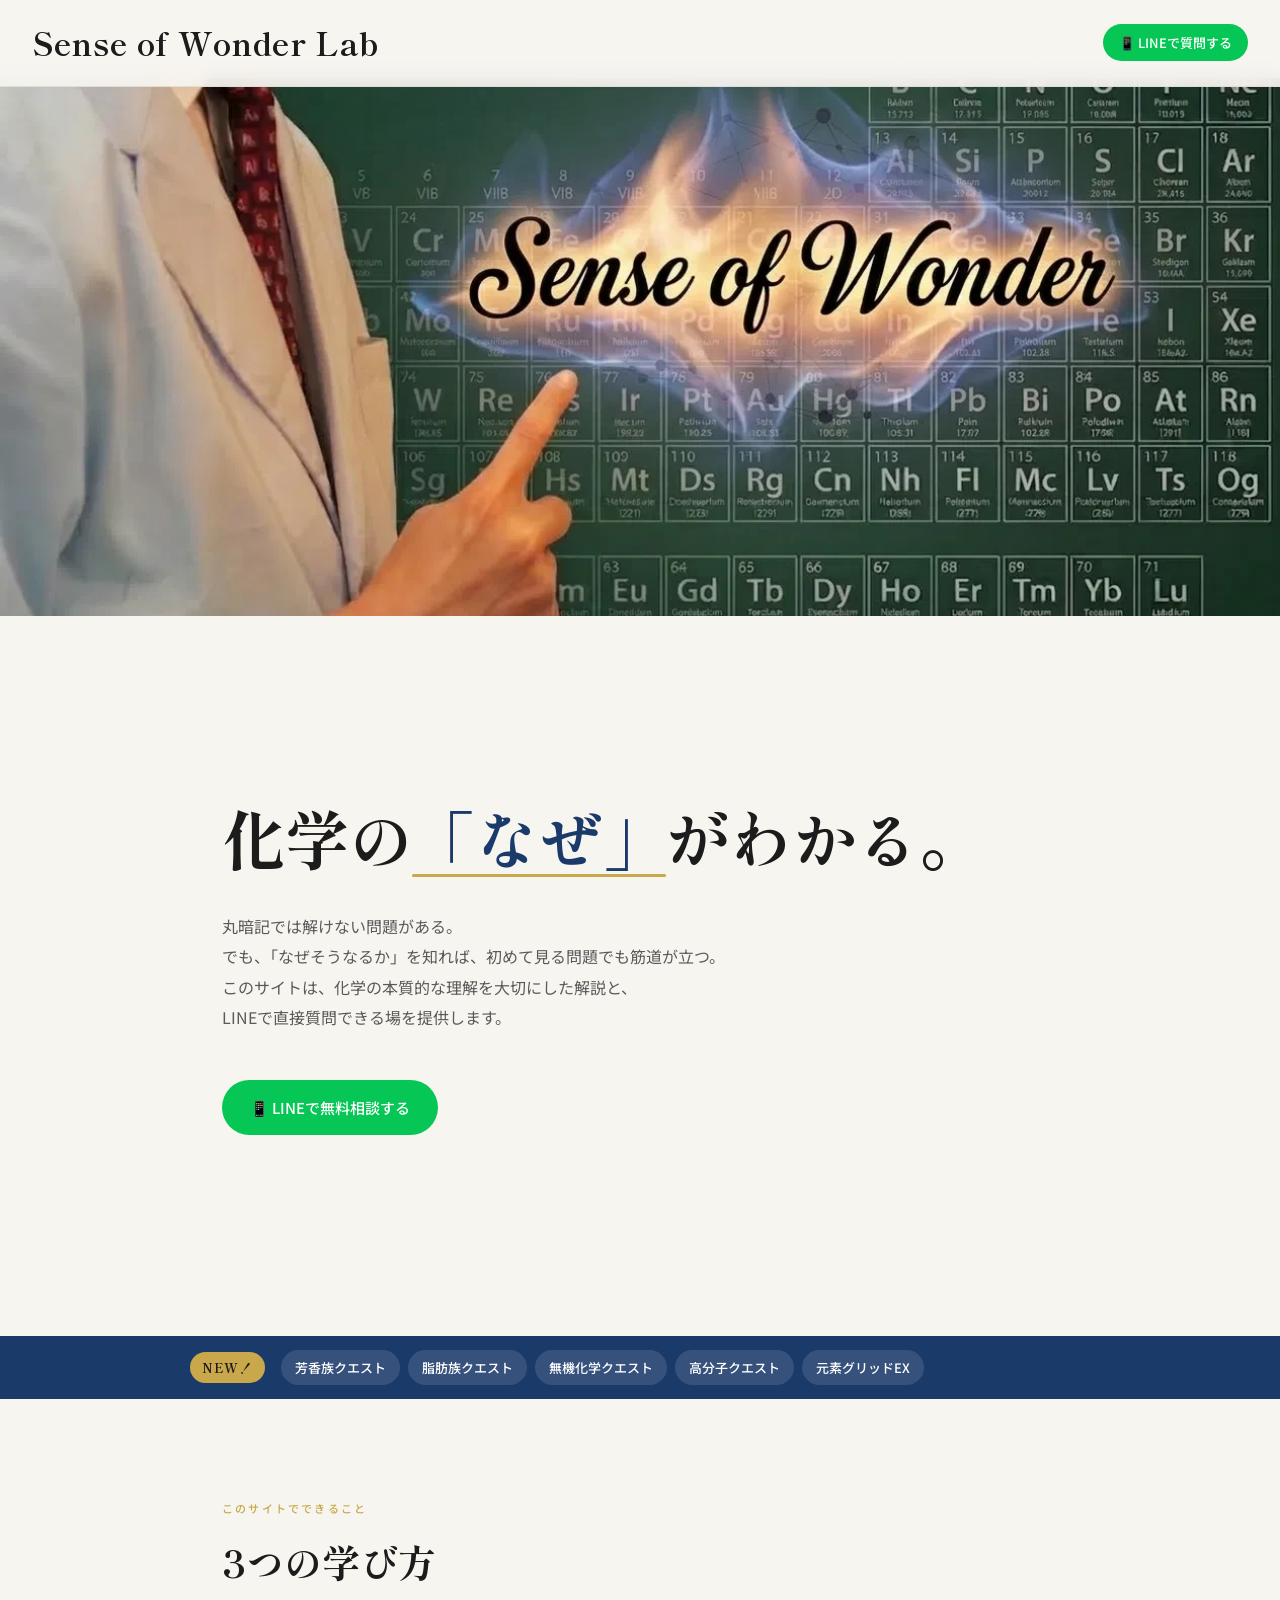
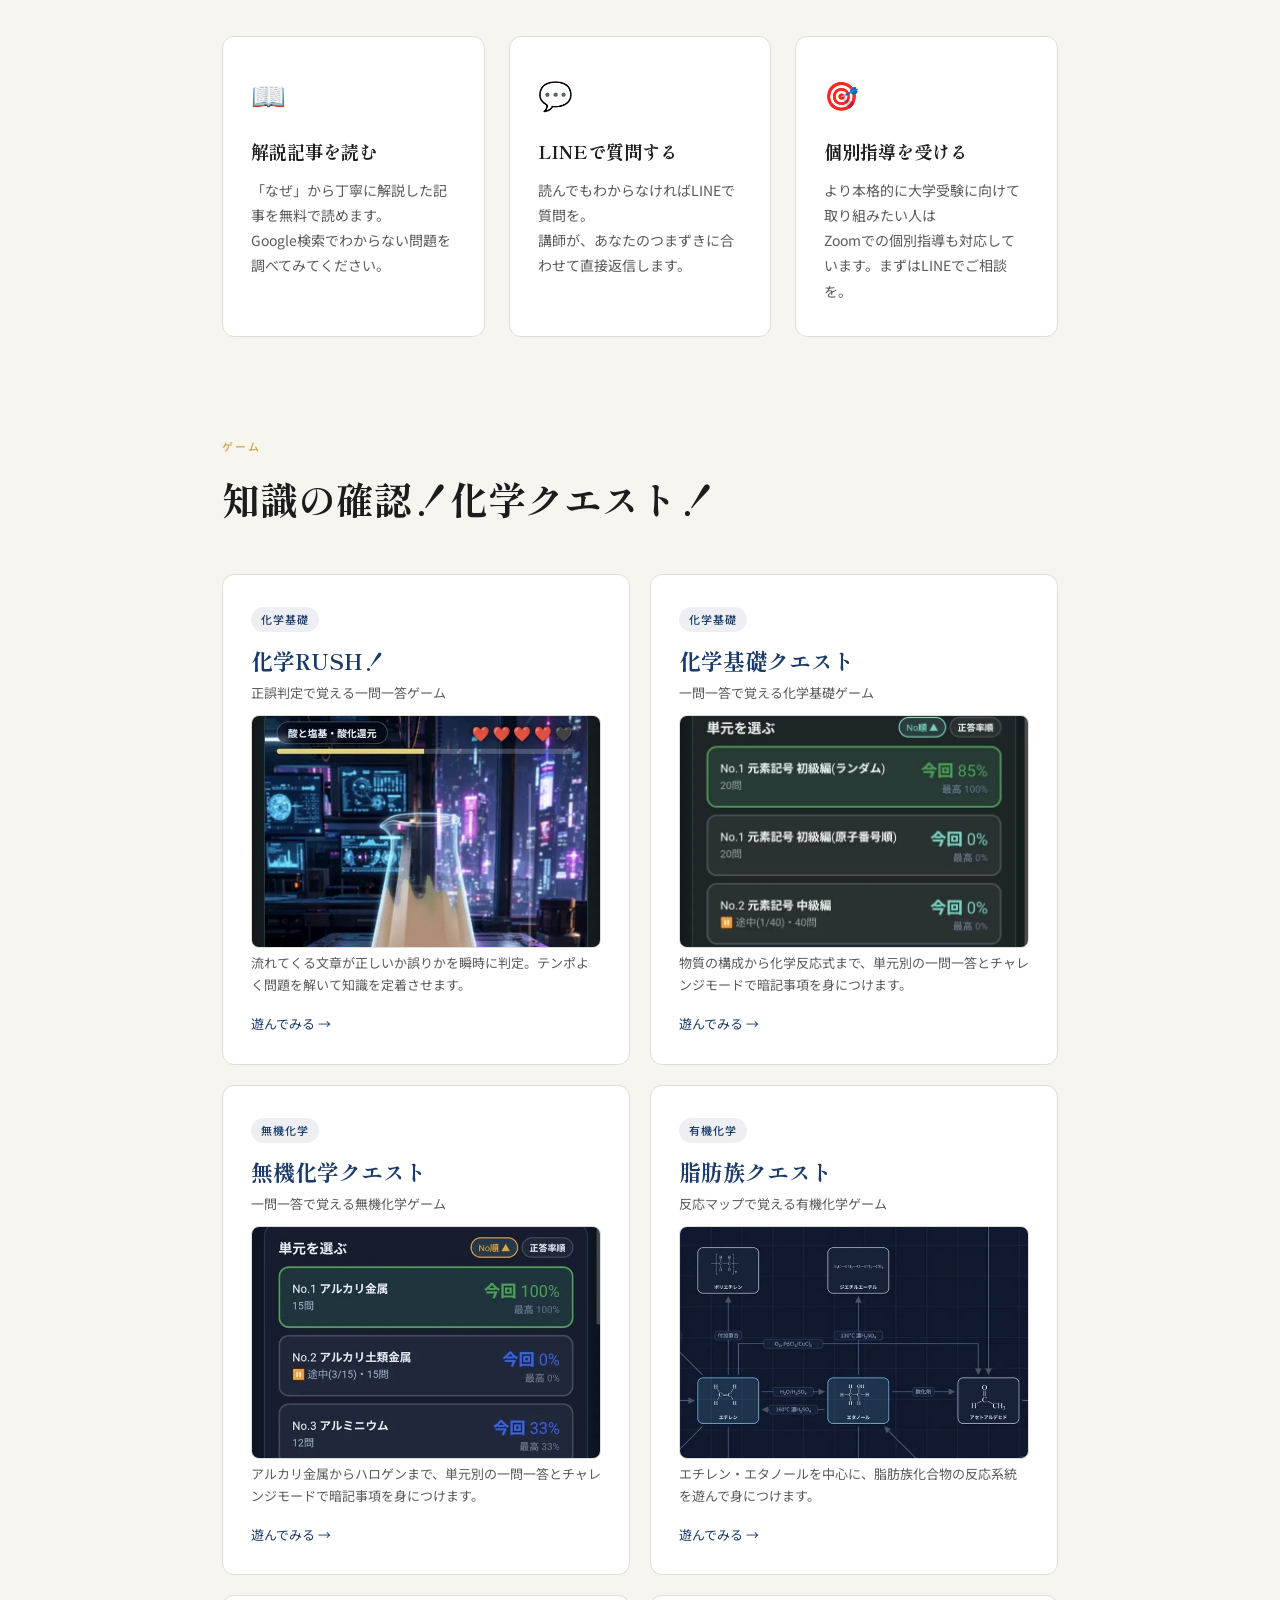
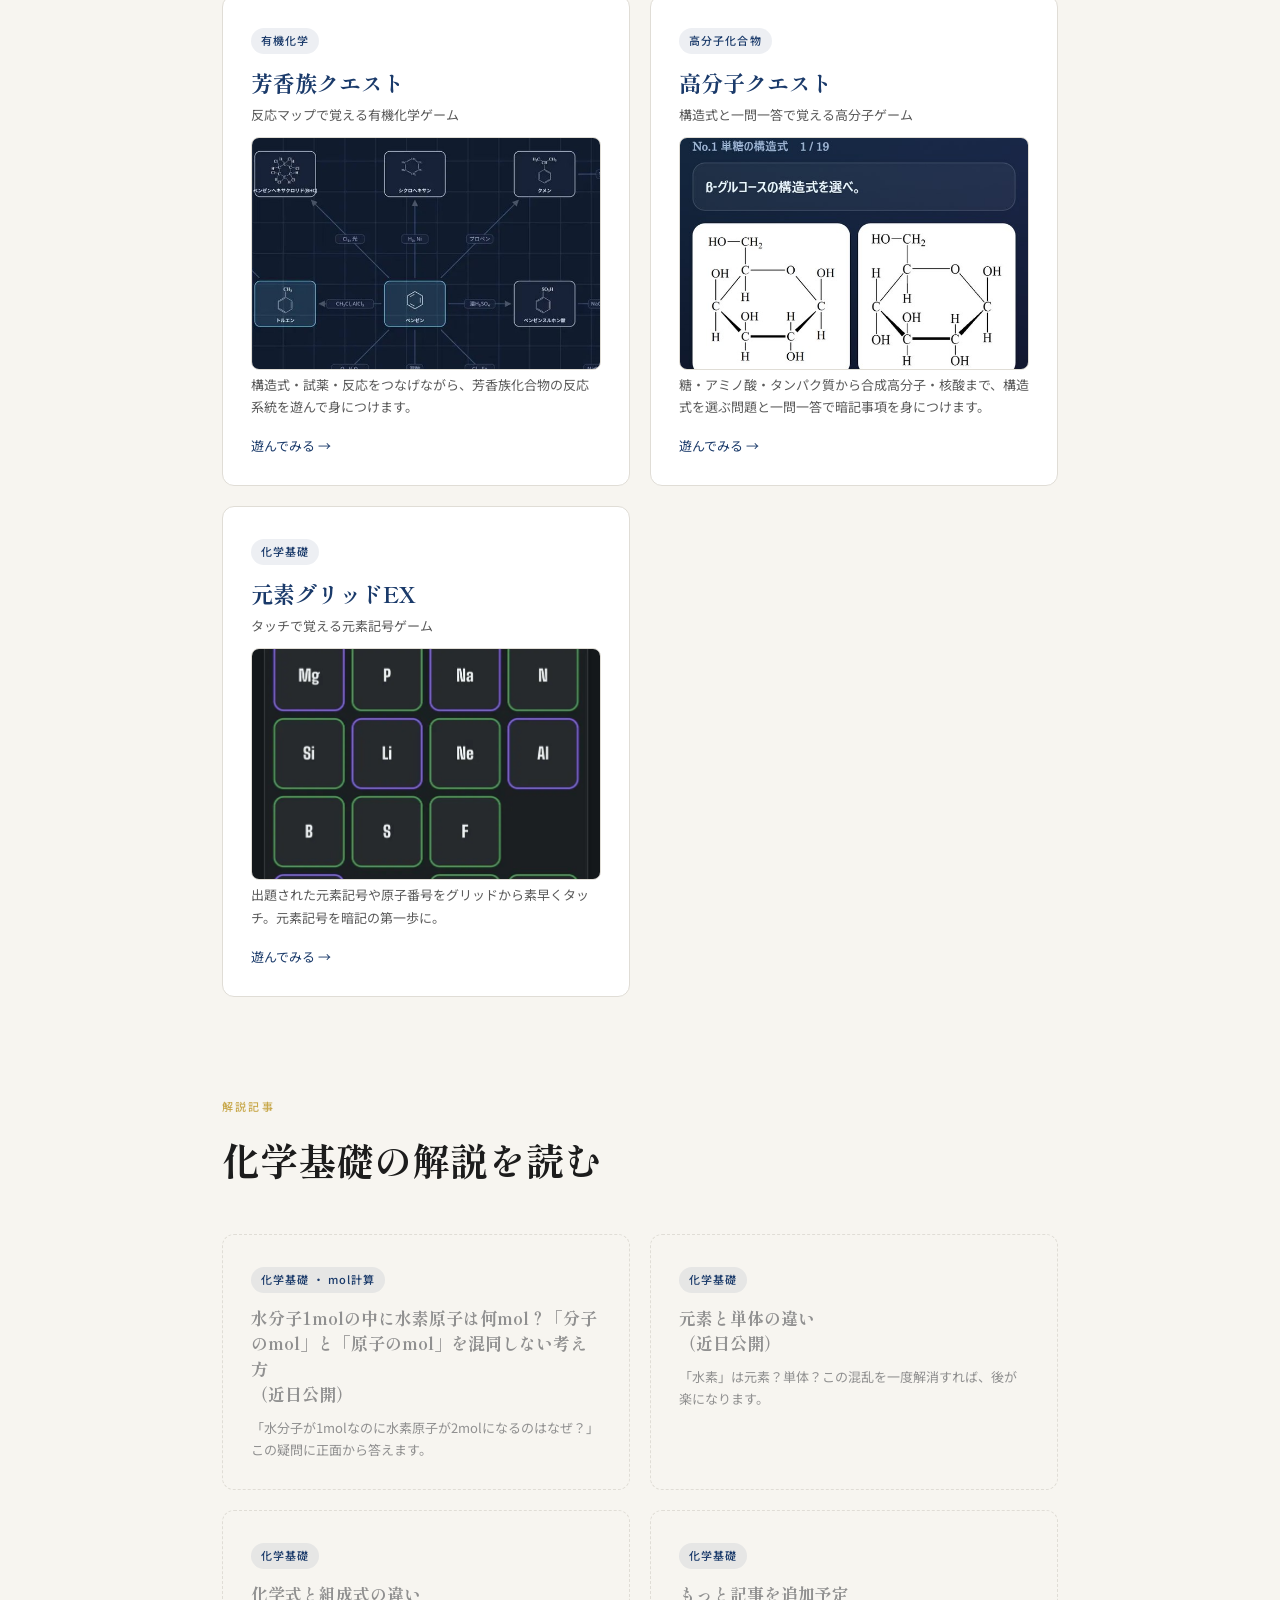
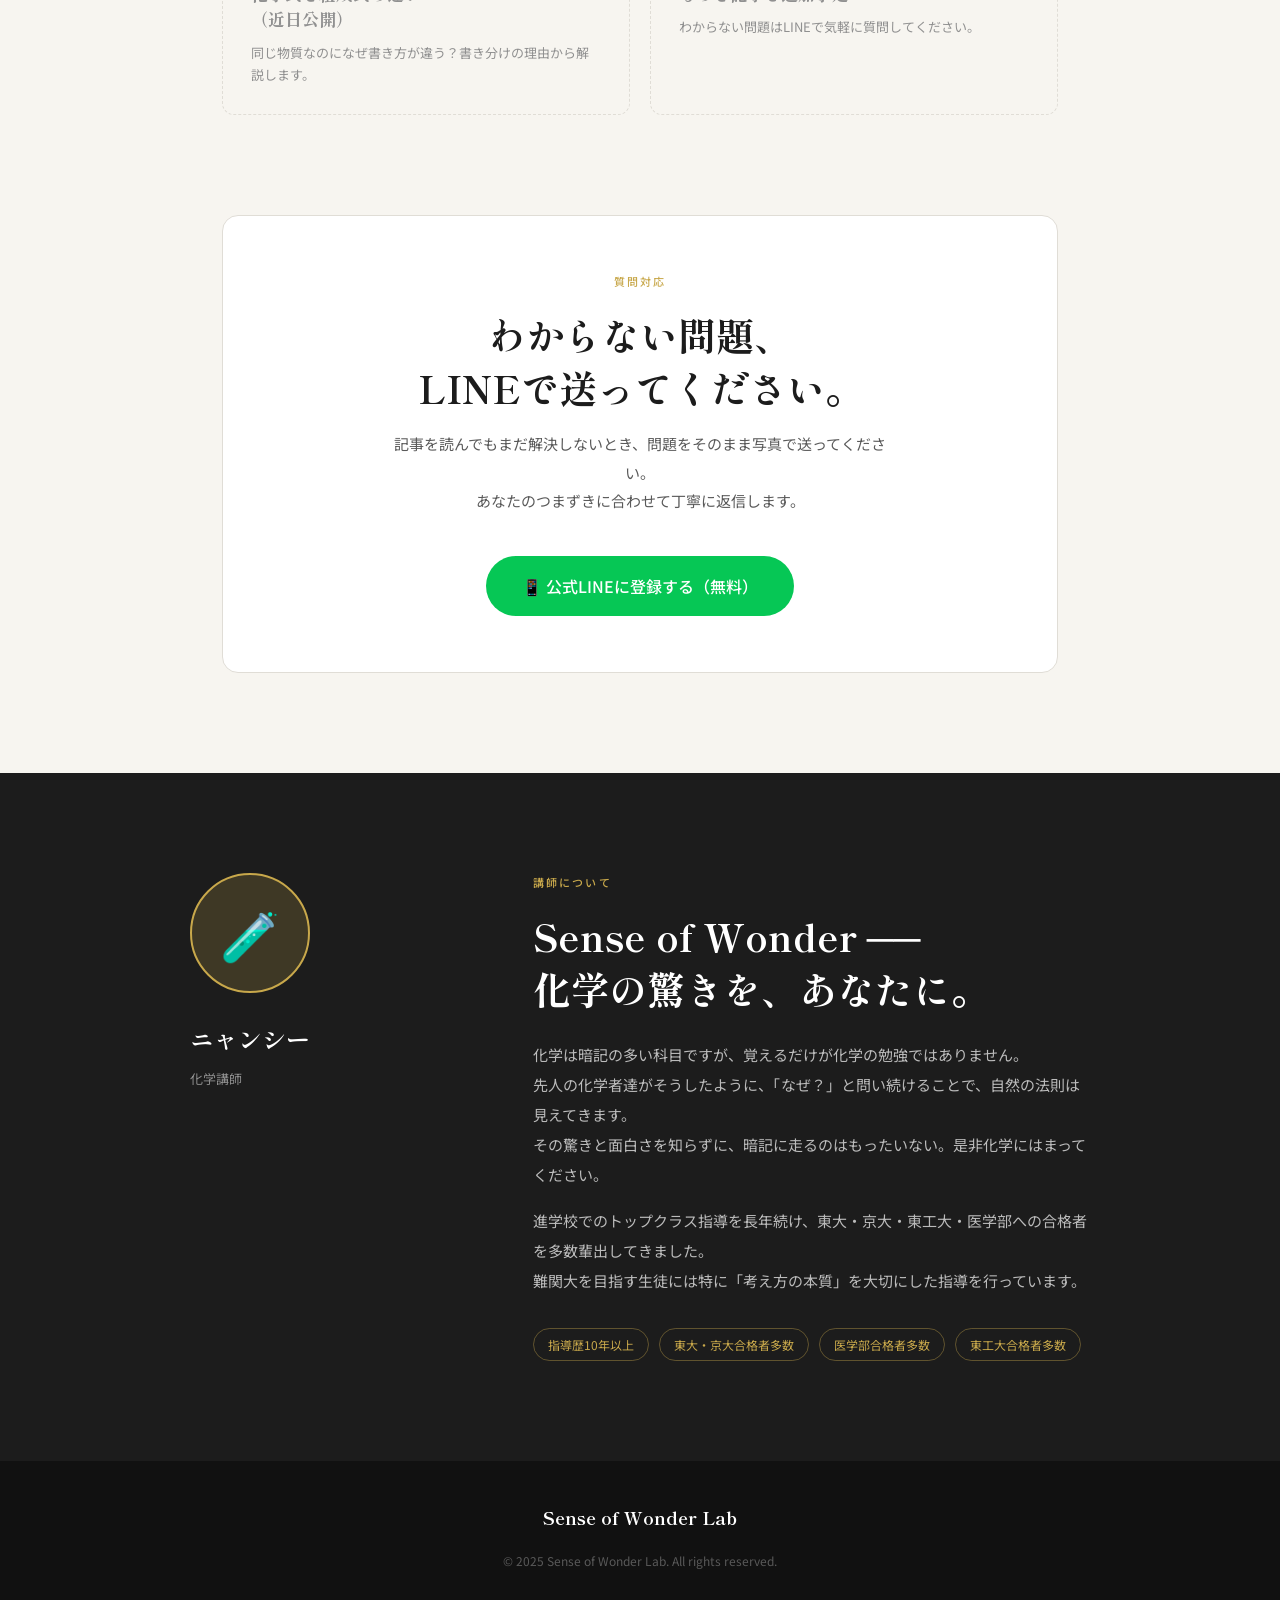
==== commit a71b5eb1: "理論化学クエストをサイトから外す 58cbb3c で追加した理論化学クエストを公開から外し、トップページ・各クエストのメニュー・ admin.html・leaderboard.js を追加前の状態に戻" ====
--- a/index.html
+++ b/index.html
@@ -623,7 +623,6 @@
       <a href="games/aromatic-quest/index.html">芳香族クエスト</a>
       <a href="games/aliphatic-quest/index.html">脂肪族クエスト</a>
       <a href="games/inorganic-quest/index.html">無機化学クエスト</a>
-      <a href="games/theory-quest/index.html">理論化学クエスト</a>
       <a href="games/polymer-quest/index.html">高分子クエスト</a>
       <a href="games/chembasics-quest/index.html#grid">元素グリッドEX</a>
     </div>
@@ -670,13 +669,6 @@
       <div class="article-title"><span class="quest-name">化学基礎クエスト</span><span class="quest-sub">一問一答で覚える化学基礎ゲーム</span></div>
       <img class="quest-thumb" src="images/thumb-chembasics.jpg" alt="化学基礎クエストのプレイ画面" loading="lazy">
       <div class="article-desc">物質の構成から化学反応式まで、単元別の一問一答とチャレンジモードで暗記事項を身につけます。</div>
-      <div class="article-arrow">遊んでみる →</div>
-    </a>
-    <a class="article-card fade-in" href="games/theory-quest/index.html">
-      <span class="article-tag">理論化学</span>
-      <div class="article-title"><span class="quest-name">理論化学クエスト</span><span class="quest-sub">共通テスト過去問で覚える理論化学ゲーム</span></div>
-      <img class="quest-thumb" src="images/thumb-theory.jpg" alt="理論化学クエストのプレイ画面" loading="lazy">
-      <div class="article-desc">共通テストの過去問（2021〜2025年）の正誤問題を一問一答と○×に分解。状態変化から化学平衡まで、暗記・チャレンジ・化学RUSH！で身につけます。</div>
       <div class="article-arrow">遊んでみる →</div>
     </a>
     <a class="article-card fade-in" href="games/inorganic-quest/index.html">
